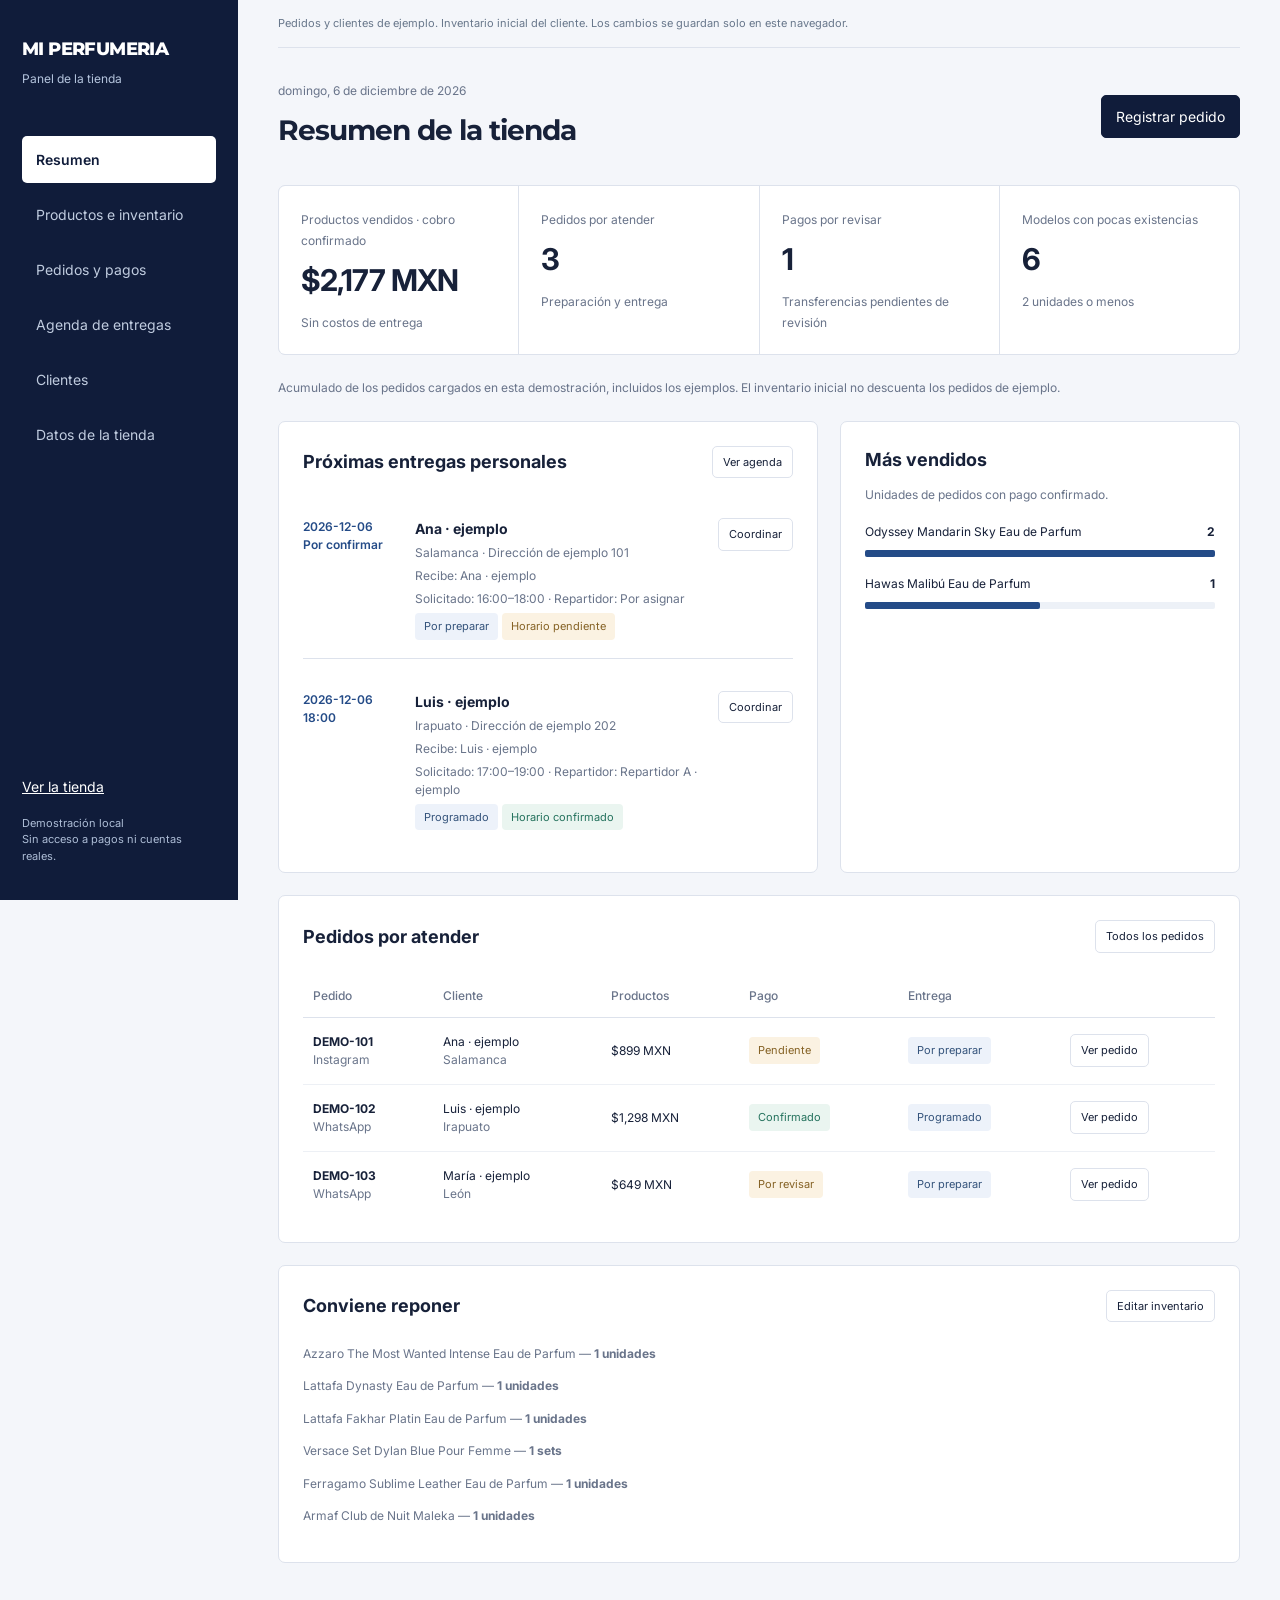
==== admin.html @ ae8477be "Agrega panel admin, inventario real y fotos de producto Reemplaza catálogo demo por inventario confi" ====
<!doctype html><html lang="es-MX"><head><meta charset="utf-8"><meta name="viewport" content="width=device-width,initial-scale=1"><title>Panel de la tienda | miperfumeria</title><link rel="stylesheet" href="https://fonts.googleapis.com/css2?family=Inter:wght@400;500;600;700&family=Montserrat:wght@600;700;800&display=swap"><link rel="stylesheet" href="assets/css/admin.css"></head><body>
<aside class="sidebar"><a class="admin-brand" href="index.html">MI PERFUMERIA<span>Panel de la tienda</span></a><nav aria-label="Administración"><button data-view="overview" class="active">Resumen</button><button data-view="inventory">Productos e inventario</button><button data-view="orders">Pedidos y pagos</button><button data-view="deliveries">Agenda de entregas</button><button data-view="customers">Clientes</button><button data-view="settings">Datos de la tienda</button></nav><a class="back-store" href="index.html">Ver la tienda</a><small>Demostración local<br>Sin acceso a pagos ni cuentas reales.</small></aside>
<main><div class="demo-banner">Pedidos y clientes de ejemplo. Inventario inicial del cliente. Los cambios se guardan solo en este navegador.</div><header class="admin-head"><div><p id="today"></p><h1 id="viewTitle">Resumen de la tienda</h1></div><button class="primary" id="newOrder">Registrar pedido</button></header><div id="view"></div></main>
<dialog id="editor"><form id="editorForm"><div class="dialog-head"><h2 id="editorTitle"></h2><button type="button" id="closeEditor" aria-label="Cerrar">✕</button></div><div id="editorFields"></div><p id="formError" role="alert"></p><div class="dialog-actions"><button type="button" id="cancelEditor">Cancelar</button><button class="primary" type="submit">Guardar</button></div></form></dialog>
<div class="admin-toast" role="status" id="adminToast"></div><script src="assets/js/data.js"></script><script src="assets/js/admin.js"></script></body></html>
---- assets/css/admin.css ----
:root{--navy:#101c3a;--blue:#244b87;--ink:#172139;--muted:#69748a;--line:#dde2ec;--paper:#f4f6fa;--green:#24725d}*{box-sizing:border-box}body{margin:0;background:var(--paper);color:var(--ink);font:14px/1.5 Inter,Arial,sans-serif}button,input,select,textarea{font:inherit}button,a{touch-action:manipulation}button{cursor:pointer}button,a,input,select,textarea{outline-offset:4px}button{border:1px solid var(--line);background:white;padding:10px 14px;border-radius:5px;color:var(--ink)}a{color:var(--blue)}.primary{background:var(--navy);border-color:var(--navy);color:white}button:hover{filter:brightness(.94)}.sidebar{position:fixed;inset:0 auto 0 0;width:238px;background:var(--navy);color:white;padding:36px 22px;display:flex;flex-direction:column}.admin-brand{font-family:Montserrat,sans-serif;font-size:18px;font-weight:800;text-decoration:none;color:white;letter-spacing:-.6px}.admin-brand span{display:block;font:12px Inter,sans-serif;color:#b4c4dd;margin-top:8px;letter-spacing:0}.sidebar nav{display:grid;gap:8px;margin-top:50px}.sidebar nav button{background:transparent;color:#c0ccdf;border:0;text-align:left;padding:13px 14px}.sidebar nav button.active{background:white;color:var(--navy);font-weight:600}.back-store{margin-top:auto;color:white;padding-top:25px}.sidebar small{font-size:11px;color:#adbdd6;margin-top:18px}main{margin-left:238px;padding:0 40px 60px;max-width:1800px}.demo-banner{font-size:11px;color:#68778b;padding:15px 0;border-bottom:1px solid var(--line)}.admin-head{display:flex;justify-content:space-between;align-items:center;gap:20px;margin:34px 0}.admin-head p{font-size:12px;color:var(--muted);margin:0 0 9px}.admin-head h1{font-family:Montserrat,sans-serif;font-size:28px;letter-spacing:-1px;margin:0}.panel{background:white;border:1px solid var(--line);border-radius:7px;margin-bottom:22px;padding:24px}.panel-head{display:flex;justify-content:space-between;align-items:center;gap:15px;margin-bottom:22px}.panel h2{font-size:18px;margin:0}.panel p,.muted{color:var(--muted)}.stats{display:grid;grid-template-columns:repeat(4,1fr);gap:1px;background:var(--line);border:1px solid var(--line);border-radius:7px;overflow:hidden;margin-bottom:24px}.stat{background:white;padding:22px}.stat b{display:block;font-size:30px;letter-spacing:-1px;margin:8px 0}.stat span{font-size:12px;color:var(--muted)}.grid-two{display:grid;grid-template-columns:1.35fr 1fr;gap:22px}.table-scroll{overflow-x:auto}table{border-collapse:collapse;width:100%;text-align:left;font-size:12px}th{color:var(--muted);font-weight:500;padding:12px 10px;white-space:nowrap;border-bottom:1px solid var(--line)}td{padding:15px 10px;border-bottom:1px solid #edf0f5;vertical-align:middle}tr:last-child td{border-bottom:0}.product-cell{display:flex;align-items:center;gap:14px;min-width:230px}.product-cell img{height:55px;width:50px;object-fit:contain}.product-cell b{font-size:12px}.product-cell small{display:block;color:var(--muted)}.tag{display:inline-block;padding:5px 9px;background:#edf2fa;color:#34537b;font-size:11px;border-radius:4px;white-space:nowrap}.tag.warn{background:#fbf2e2;color:#856225}.tag.ok{background:#eaf5f0;color:#24725d}.toolbar{display:flex;gap:12px;margin-bottom:18px;flex-wrap:wrap}input,select,textarea{border:1px solid #cad2df;padding:11px;border-radius:4px;background:white;color:var(--ink);max-width:100%}input[type=search]{min-width:240px;flex:1}.delivery-list{display:grid;gap:14px}.delivery-row{display:grid;grid-template-columns:94px 1fr auto;gap:18px;align-items:start;padding:18px 0;border-bottom:1px solid var(--line)}.delivery-row:last-child{border:0}.delivery-time{color:var(--blue);font-weight:600;font-size:13px}.delivery-row p{font-size:12px;margin:5px 0}.delivery-row h3{font-size:14px;margin:0}.bar-row{margin:18px 0;font-size:12px}.bar-label{display:flex;justify-content:space-between;gap:10px}.bar-track{background:#edf1f7;height:7px;margin-top:9px;border-radius:2px}.bar-fill{background:var(--blue);height:100%;border-radius:2px}.empty{padding:35px;text-align:center;color:var(--muted)}.settings{display:grid;grid-template-columns:1fr 1fr;gap:20px}.settings dt{font-size:12px;color:var(--muted)}.settings dd{margin:8px 0 24px;overflow-wrap:anywhere}.note{font-size:12px;line-height:1.7}.admin-toast{position:fixed;bottom:24px;left:50%;background:var(--navy);color:white;padding:14px 22px;transform:translateX(-50%);border-radius:6px;display:none;z-index:20}.admin-toast.on{display:block}dialog{border:1px solid var(--line);border-radius:10px;width:min(740px,94vw);max-height:90vh;padding:0;color:var(--ink)}dialog::backdrop{background:#0a132166}dialog form{padding:26px}.dialog-head{display:flex;justify-content:space-between;align-items:center;margin-bottom:20px}.dialog-head h2{font-size:21px;margin:0}.dialog-head button{border:0}.fields{display:grid;grid-template-columns:1fr 1fr;gap:16px}label{display:grid;gap:7px;font-size:12px}label.full{grid-column:1/-1}.dialog-actions{display:flex;justify-content:flex-end;gap:12px;margin-top:24px}#formError{color:#a22b39;font-size:13px;min-height:20px}.preview-message{white-space:pre-wrap;background:var(--paper);padding:18px;font-size:12px;line-height:1.8;max-height:240px;overflow:auto}.small-button{font-size:11px;padding:7px 10px}.image-preview{height:80px;object-fit:contain}.date-control{max-width:190px}.report-note{font-size:12px;color:var(--muted);margin:0 0 24px}@media(max-width:1050px){.sidebar{width:200px;padding:25px 15px}main{margin-left:200px;padding:0 22px 40px}.stats{grid-template-columns:1fr 1fr}.grid-two{grid-template-columns:1fr}.admin-head h1{font-size:24px}}@media(max-width:680px){.sidebar{position:static;width:auto;padding:20px}.sidebar nav{display:flex;overflow-x:auto;margin-top:20px;gap:6px}.sidebar nav button{white-space:nowrap;font-size:12px}.sidebar small,.back-store{display:none}.admin-brand{font-size:16px}.admin-brand span{display:inline;margin-left:12px}.admin-head{align-items:flex-start;margin:24px 0}.admin-head h1{font-size:22px}.admin-head>.primary{font-size:11px;padding:10px}.demo-banner{font-size:10px}main{margin:0;padding:0 16px 30px}.stat{padding:17px}.stat b{font-size:25px}.panel{padding:17px}.fields,.settings{grid-template-columns:1fr}.fields label.full{grid-column:auto}.delivery-row{grid-template-columns:65px 1fr;gap:12px}.delivery-row>button{grid-column:2;justify-self:start}.toolbar input[type=search]{min-width:100%}dialog form{padding:20px}.panel-head{flex-wrap:wrap}.table-scroll{max-width:100%}}

.table-scroll table{min-width:680px}.delivery-time{overflow-wrap:normal;word-break:normal}.delivery-row .delivery-time{font-size:12px}@media(max-width:680px){.delivery-row{grid-template-columns:76px 1fr}}
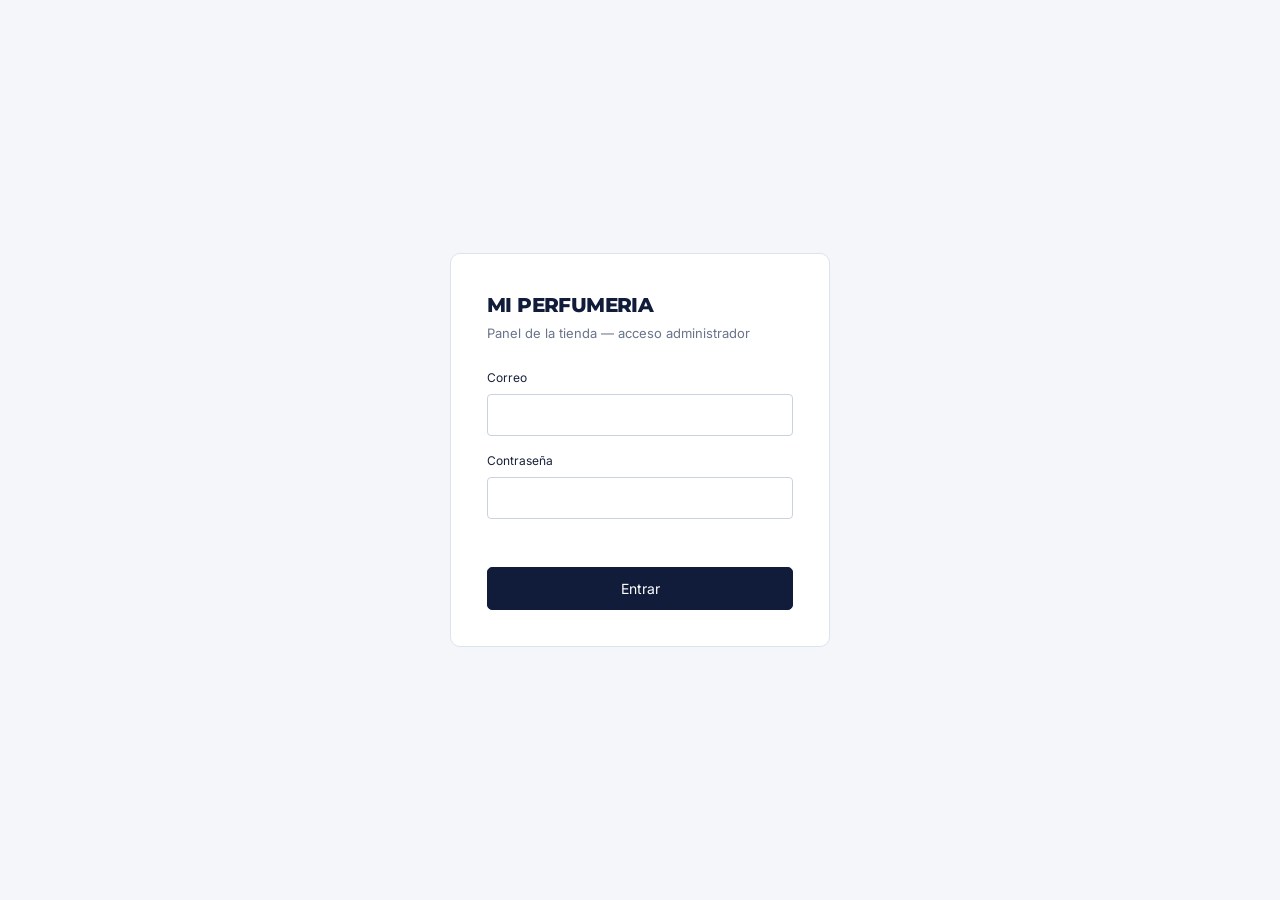
==== commit 1c48f7d2: "Conecta el panel admin y el catálogo a una base de datos real (Supabase) Agrega login con correo/con" ====
--- a/admin.html
+++ b/admin.html
@@ -1,5 +1,5 @@
 <!doctype html><html lang="es-MX"><head><meta charset="utf-8"><meta name="viewport" content="width=device-width,initial-scale=1"><title>Panel de la tienda | miperfumeria</title><link rel="stylesheet" href="https://fonts.googleapis.com/css2?family=Inter:wght@400;500;600;700&family=Montserrat:wght@600;700;800&display=swap"><link rel="stylesheet" href="assets/css/admin.css"></head><body>
-<aside class="sidebar"><a class="admin-brand" href="index.html">MI PERFUMERIA<span>Panel de la tienda</span></a><nav aria-label="Administración"><button data-view="overview" class="active">Resumen</button><button data-view="inventory">Productos e inventario</button><button data-view="orders">Pedidos y pagos</button><button data-view="deliveries">Agenda de entregas</button><button data-view="customers">Clientes</button><button data-view="settings">Datos de la tienda</button></nav><a class="back-store" href="index.html">Ver la tienda</a><small>Demostración local<br>Sin acceso a pagos ni cuentas reales.</small></aside>
-<main><div class="demo-banner">Pedidos y clientes de ejemplo. Inventario inicial del cliente. Los cambios se guardan solo en este navegador.</div><header class="admin-head"><div><p id="today"></p><h1 id="viewTitle">Resumen de la tienda</h1></div><button class="primary" id="newOrder">Registrar pedido</button></header><div id="view"></div></main>
+<aside class="sidebar"><a class="admin-brand" href="index.html">MI PERFUMERIA<span>Panel de la tienda</span></a><nav aria-label="Administración"><button data-view="overview" class="active">Resumen</button><button data-view="inventory">Productos e inventario</button><button data-view="orders">Pedidos y pagos</button><button data-view="deliveries">Agenda de entregas</button><button data-view="customers">Clientes</button><button data-view="settings">Datos de la tienda</button></nav><a class="back-store" href="index.html">Ver la tienda</a><button type="button" id="logoutBtn" style="margin-top:14px;background:transparent;border-color:#3a4a6e;color:#c0ccdf">Cerrar sesión</button></aside>
+<main><div class="demo-banner">Datos guardados en la base de datos real de la tienda. Los pedidos marcados como ejemplo son solo demostración.</div><header class="admin-head"><div><p id="today"></p><h1 id="viewTitle">Resumen de la tienda</h1></div><button class="primary" id="newOrder">Registrar pedido</button></header><div id="view"></div></main>
 <dialog id="editor"><form id="editorForm"><div class="dialog-head"><h2 id="editorTitle"></h2><button type="button" id="closeEditor" aria-label="Cerrar">✕</button></div><div id="editorFields"></div><p id="formError" role="alert"></p><div class="dialog-actions"><button type="button" id="cancelEditor">Cancelar</button><button class="primary" type="submit">Guardar</button></div></form></dialog>
-<div class="admin-toast" role="status" id="adminToast"></div><script src="assets/js/data.js"></script><script src="assets/js/admin.js"></script></body></html>
+<div class="admin-toast" role="status" id="adminToast"></div><script src="assets/js/data.js"></script><script src="assets/js/supabase.js"></script><script src="assets/js/admin.js"></script></body></html>
